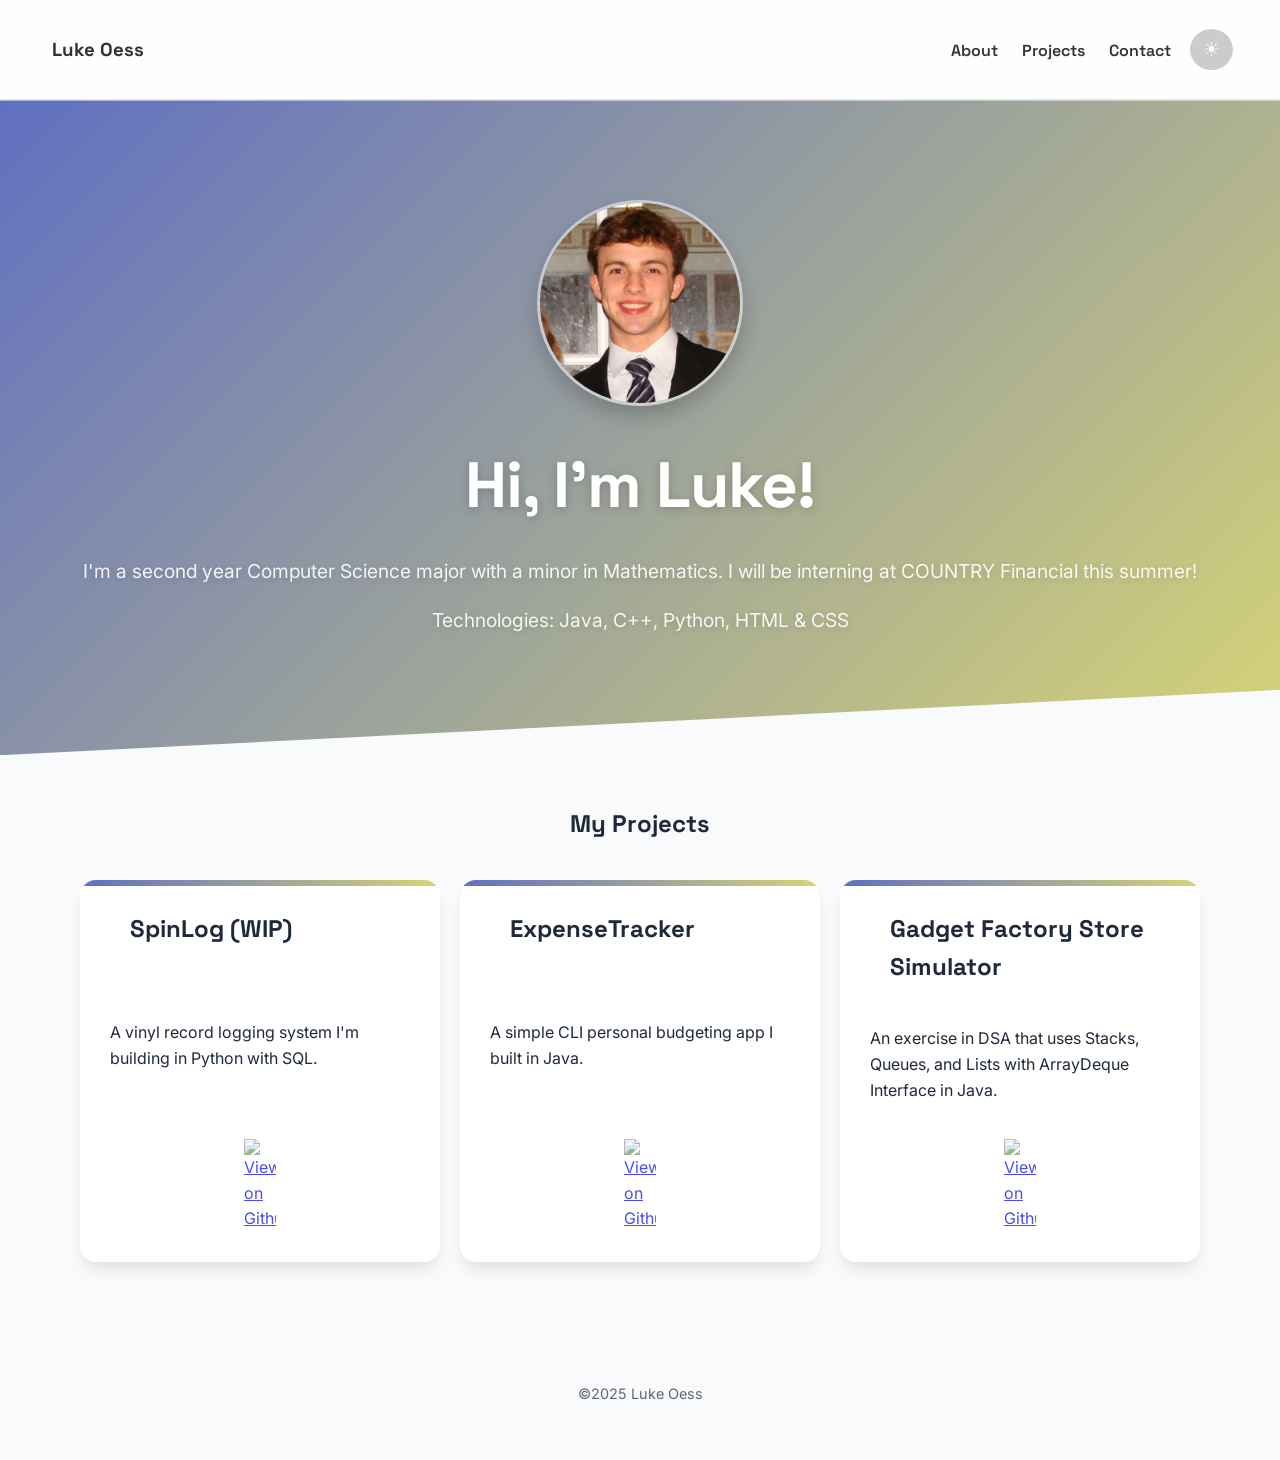
==== index.html @ 313ec767 "first" ====
<!DOCTYPE html> <!-- this is how comments look, use ctrl + / shortcut-->
<html lang = "en" class="scroll-smooth">
<head> 
    <meta charset = "UTF-8" content="width=device-width, initial-scale=1.0">
    <title>My Portfolio</title>
    <link rel="stylesheet" type="text/css" href="style.css">
    <!-- Google Fonts Import -->
    <link rel="preconnect" href="https://fonts.googleapis.com">
    <link rel="preconnect" href="https://fonts.gstatic.com" crossorigin>
    <link href="https://fonts.googleapis.com/css2?family=Inter:wght@400;600&family=Space+Grotesk:wght@500;700&display=swap" rel="stylesheet">
</head>

<body> 

    <!-- top bar basically -->
    <header> 
        <h3>Luke Oess</h3>
        <nav>
            <a href="#about">About</a>
            <a href="#projects">Projects</a>
            <a href="#" id="contact-btn">Contact</a>
            <!-- BUTTON FUNCTION BELOW -->
            <button onclick="toggleTheme()">☀︎</button>
        </nav>
    </header>
    
    <!-- Main Content -->
    <main> 
        <section class="hero">
            <img src="pfp.jpg" alt="Luke Oess" class="profile-pic">

            <h1>Hi, I'm Luke!</h1>
            <p>I'm a second year Computer Science major with a minor in Mathematics. I will be interning at COUNTRY Financial this summer!</p>
            <p>Technologies: Java, C++, Python, HTML & CSS</p>
        </section>

        <section id="projects">
            <h2>My Projects</h2>   <!-- this creates projects header and centers it -->


            <div class="projects-container"> 

                <!-- Project 1 Section, create a div  -->
                <div class="project-card">
                    <h3>SpinLog (WIP)</h3>
                    <p>A vinyl record logging system I'm building in Python with SQL.</p>

                    <a href="https://github.com/ltoess/SpinLog" target="_blank" class="github-link"> 
                        <img src="githubLogo.png" alt="View on Github"> 
                    </a>
                </div> 

                <div class="project-card"> 
                    <h3>ExpenseTracker</h3>
                    <p>A simple CLI personal budgeting app I built in Java.</p>

                    <!-- link button -->
                    <a href="https://github.com/ltoess/ExpenseTracker" target="_blank" class="github-link"> 
                        <img src="githubLogo.png" alt="View on Github"> 
                    </a>
                </div>
                
                

                <div class="project-card">
                    <h3>Gadget Factory Store Simulator</h3>
                    <p>An exercise in DSA that uses Stacks, Queues, and Lists with ArrayDeque Interface in Java.</p>
                    <a href="https://github.com/ltoess/gadget-factory-store" target="_blank" class="github-link"> 
                        <img src="githubLogo.png" alt="View on Github"> 
                    </a>
                </div>
                <!-- Make one of these the website itself -->
            </div>
        </section>
    </main>


    <div id="contact-modal" class="modal-overlay">
        <div class="modal-content">
            <span class="close-modal">&times;</span>
            <h2>Let's Connect</h2>
            <p>I'd love to hear from you!</p>

            <div class="social-links"> 
                <!-- copy email  -->
                <div class="copy-email-box" onclick="copyEmail()">
                    <span id="email-text">lukeoess@gmail.com </span>
                    <span id="copy-icon">📋</span>
                </div>
                <!-- social buttons  -->
                <a href="https://www.linkedin.com/in/luke-oess/" target="_blank" class="social-btn-linkedin">
                    <img src="linkedinLogo.png" alt="LinkedIn">
                </a>

                <a href="https://github.com/ltoess" target="_blank" class="social-btn-github"> 
                    <img src="githubTextLogo.png" alt="GitHub">
                </a>
            </div>


            
        </div>

    </div>


    <!-- Footer -->
    <footer>
        <p>&copy;2025 Luke Oess</p>
    </footer>

    <!-- JAVASCRIPT (logical part) -->
    <script> 
        // dark mode
        function toggleTheme() {
            document.body.classList.toggle("dark-mode"); 
        }

        // modal
        const modal = document.getElementById("contact-modal"); 
        const btn = document.getElementById("contact-btn");
        const span = document.getElementsByClassName("close-modal")[0]; 

        //open
        btn.onclick = function() {
            modal.style.display = "flex";
        }

        // close modal (x button)
        span.onclick = function() {
            modal.style.display = "none"; 
        }

        // close if clicking outside box
        window.onclick = function(event) {
            if(event.target==modal) modal.style.display = "none"; 
        }

        //email logic
        function copyEmail() {
            const email = document.getElementById("email-text").innerText; 

            //copy
            navigator.clipboard.writeText(email); 

            const icon = document.getElementById("copy-icon");
            const originalText = icon.innerText;

            icon.innerText = "📋Copied!"; 
            setTimeout(() => { icon.innerText = originalText;}, 2000);            
        }

    </script>

</body>
</html>
---- style.css ----
:root {
    --primary-color: #606fc2;   /* indigo */
    --secondary-color: #d6d476; /* purple */
    --bg-color: #f8fafc;        /* light blue-gray */
    --text-color: #1e293b;      /* slate dark gray */
    --card-bg: #ffffff;
    --hero-text: #ffffff;
}

body {
    margin: 0; 
    padding: 0; 
    font-family: 'Inter', sans-serif; 
    line-height: 1.6; 
    color: var(--text-color); 
    background-color: var(--bg-color);  
    transition: background 0.3s; /* smooth color change for CS later */
}

h1, h2, h3, nav a, button {
    font-family: 'Space Grotesk', sans-serif; 
}

/* nav bar */
header {
    background-color: rgba(255, 255, 255, 0.8); /* ts is see through white cool asf */
    backdrop-filter: blur(10px); 
    color: #333; 
    padding: 1rem 2rem; 
    display: flex; 
    justify-content: space-between; 
    align-items: center; 
    position: sticky; 
    top: 0; 
    z-index: 100; 
    border-bottom: 1px solid rgba(0,0,0,0.1); 
}


nav a {
    color: #333; 
    text-decoration: none; 
    margin-left: 20px; 
    font-weight: 600;  
    position: relative; 
}

nav a:hover {
    color: sec,var(--primary-color); 
    transition: color 0.3s ease-in-out; 
}

h2 {
    text-align: center; 
}

h3 {
    padding-left: 20px; 
}

.hero {
    text-align: center; 
    padding: 100px 20px; 

    /* the gradient part very cool */
    background: linear-gradient(135deg, var(--primary-color), var(--secondary-color));
    color: var(--hero-text); 
    clip-path: polygon(0 0, 100% 0, 100% 90%, 0 100%); 
    margin-bottom: 50px; 
}

.hero h1 {
    font-size: 4rem; 
    margin-bottom: 10px; 
    margin-top: 0; 
    letter-spacing: -1px; 
    text-shadow: 0 2px 10px rgba(0,0,0,0.2); 
}

.hero p {
    font-size: 1.2rem; 
    opacity: 0.9; 
    text-shadow: 0 2px 10px rgba(0,0,0,0.2); 
}

.profile-pic {
    width: 200px; 
    height: 200px; 
    border-radius: 50%; 
    object-fit: cover; 
    border: 3px solid rgba(255,255,255, 0.5); 
    margin-bottom: 20px;
    box-shadow: 0 10px 20px rgba(0,0,0,0.2); 
}

.projects-container {
    display: flex; 
    gap: 20px; 
    padding: 1rem; 
    justify-content: center; 
    flex-wrap: wrap; 
}

/* project card stuff  */
.project-card {
    background: var(--card-bg); 
    border: none; 
    padding: 30px; 
    border-radius: 16px; 
    width: 300px; 
    box-shadow: 0 10px 15px -3px rgba(0, 0, 0, 0.1);
    transition: transform 0.3s, box-shadow 0.3s;
    display: flex; 
    flex-direction: column; 
    justify-content: space-between;
    position: relative; 
    overflow: hidden; 
}

.project-card::before {
    content: ''; 
    position: absolute; 
    top: 0; 
    left: 0; 
    width: 100%; 
    height: 6px; 
    background: linear-gradient(to right, var(--primary-color), var(--secondary-color)); 

}

.project-card:hover {
    transform: translateY(-10px); 
    box-shadow: 0 20px 25px -5px rgba(0, 0, 0, 0.1), 0 10px 10px -5px rgba(0, 0, 0, 0.04);

}

.project-card h3 {
    margin-top: 0; 
    font-size: 1.5rem; 
}


/* github button */
.github-link {
    display: block; 
    width: 32px; 
    margin: 20px auto 0 auto; 
    opacity: 0.7; 
    transition: opacity 0.2s, transform 0.2s; 
}

.github-link img {
    width: 100%; 
    display: block; 
}

.github-link:hover {
    opacity: 1; 
    transform: scale(1.1) rotate(6deg);
}

/* contact buttons formatting */
.social-btn-linkedin{
    display: block; 
    width: 150px; 
    margin: 20px auto 0 auto; 

}

.social-btn-linkedin img{
    width: 100%; 
    display: block; 
}

.social-btn-github {
    display: block; 
    width: 150px; 
    margin: 20px auto 0 auto; 
}

.social-btn-github img {
    width: 100%; 
    display: block; 
    filter: invert(1); 
}

/* MODAL AND POPUP STUFF */
.modal-overlay {
    display: none; 
    position: fixed; 
    z-index: 1000; 
    left: 0; 
    top: 0; 
    width: 100%; 
    height: 100%; 
    color: var(--hero-text);
    background-color: rgba(0,0,0,0.8); 
    backdrop-filter: blur(5px); 
    align-items: center; 
    justify-content: center; 
    animation: fadeIn 0.3s ease; 
}

.close-modal {
    position: absolute; 
    top: 15px; 
    right: 20px; 
    font-size: 28px; 
    font-weight: bold; 
    cursor: pointer; 
    color: #aaa; 
    transition: color 0.2s; 
}

.close-modal:hover {
    color: var(--primary-color); 
}

/* social links */
.social-links {
    display: flex; 
    flex-direction: column; 
    gap: 15px; 
    margin-top: 25px; 
}

.copy-email-box {
    background-color:rgba(99, 102,241,0.1);
    padding: 12px; 
    border-radius: 8px; 
    border: 1px dashed #ccc; 
    cursor: pointer; 
    font-family: 'Space Mono', monospace; 
    font-size: 0.9rem; 
    display: flex; 
    justify-content: space-between; 
    align-items: center; 
    transition: all 0.2s; 
}

.copy-email-box:hover {
    border-color: var(--primary-color); 
    background-color: rgba(99, 102,241,0.1);
}

.social-btn {
    display: block;
    padding: 12px;
    text-decoration: none;
    border-radius: 8px;
    font-weight: 600;
    transition: transform 0.2s;
    color: white;
}

.social-btn:hover {
    transform: translateY(-2px);
}

.linkedin { background-color: #0077b5; }
.github { background-color: #333; }

/* animations */
@keyframes fadeIn {
    from {
        opacity: 0; 
    }
    to {
        opacity: 1; 
    }
}

@keyframes slideUp {
    from {
        transform: translateY(20px); 
        opacity: 0; 
    }
    to {
        transform: translateY(0); 
        opacity: 1; 
    }
}

/* dark mode stuff  */
body.dark-mode {
    --bg-color: #0f172a;    /* deep navy */
    --bg-secondary: #363f08; 
    --text-color: #e2e8f0;  /* light gray */
    --card-bg: #1e293b;     /* slate */
}

body.dark-mode header {
    background-color: rgba(15, 23, 42, 0.8); /* Dark glass header */
    border-bottom: 1px solid rgba(255,255,255,0.1);
    color: var(--text-color)
}

body.dark-mode .project-card {
    background-color: var(--card-bg); 
    border-bottom: 1px solid rgba(255,255,255,0.1);
}

body.dark-mode nav a {
    color: var(--text-color); 
}

body.dark-mode .github-link img {
    filter: invert(1); 
}

body.dark-mode header {
    border-bottom: 1px solid #333; 
}

body.dark-mode .hero {
    background: linear-gradient(135deg, var(--bg-color), var(--bg-secondary)); 
    background-color: #1a1a1a; 
}



/* button stuff  */
button {
    cursor: pointer; 
    padding: 8px 13px; 
    background-color: rgba(0,0,0,.2); 
    color:white; 
    border: 2px  currentColor; 
    border-radius: 50%; 
    margin-left: 15px; 
    margin-right: 15px;
    font-size: 1.2rem; 
    transition: all 0.2s;
}

button:hover {
    background-color: #777; 
    transform: rotate(15deg);
}

body.dark-mode button:hover {
    background-color: rgba(255,255,255,0.1);
}


footer {
    text-align:center; 
    padding: 40px; 
    margin-top: 50px;
    opacity: 0.7;
    font-size: 0.9rem; 
}
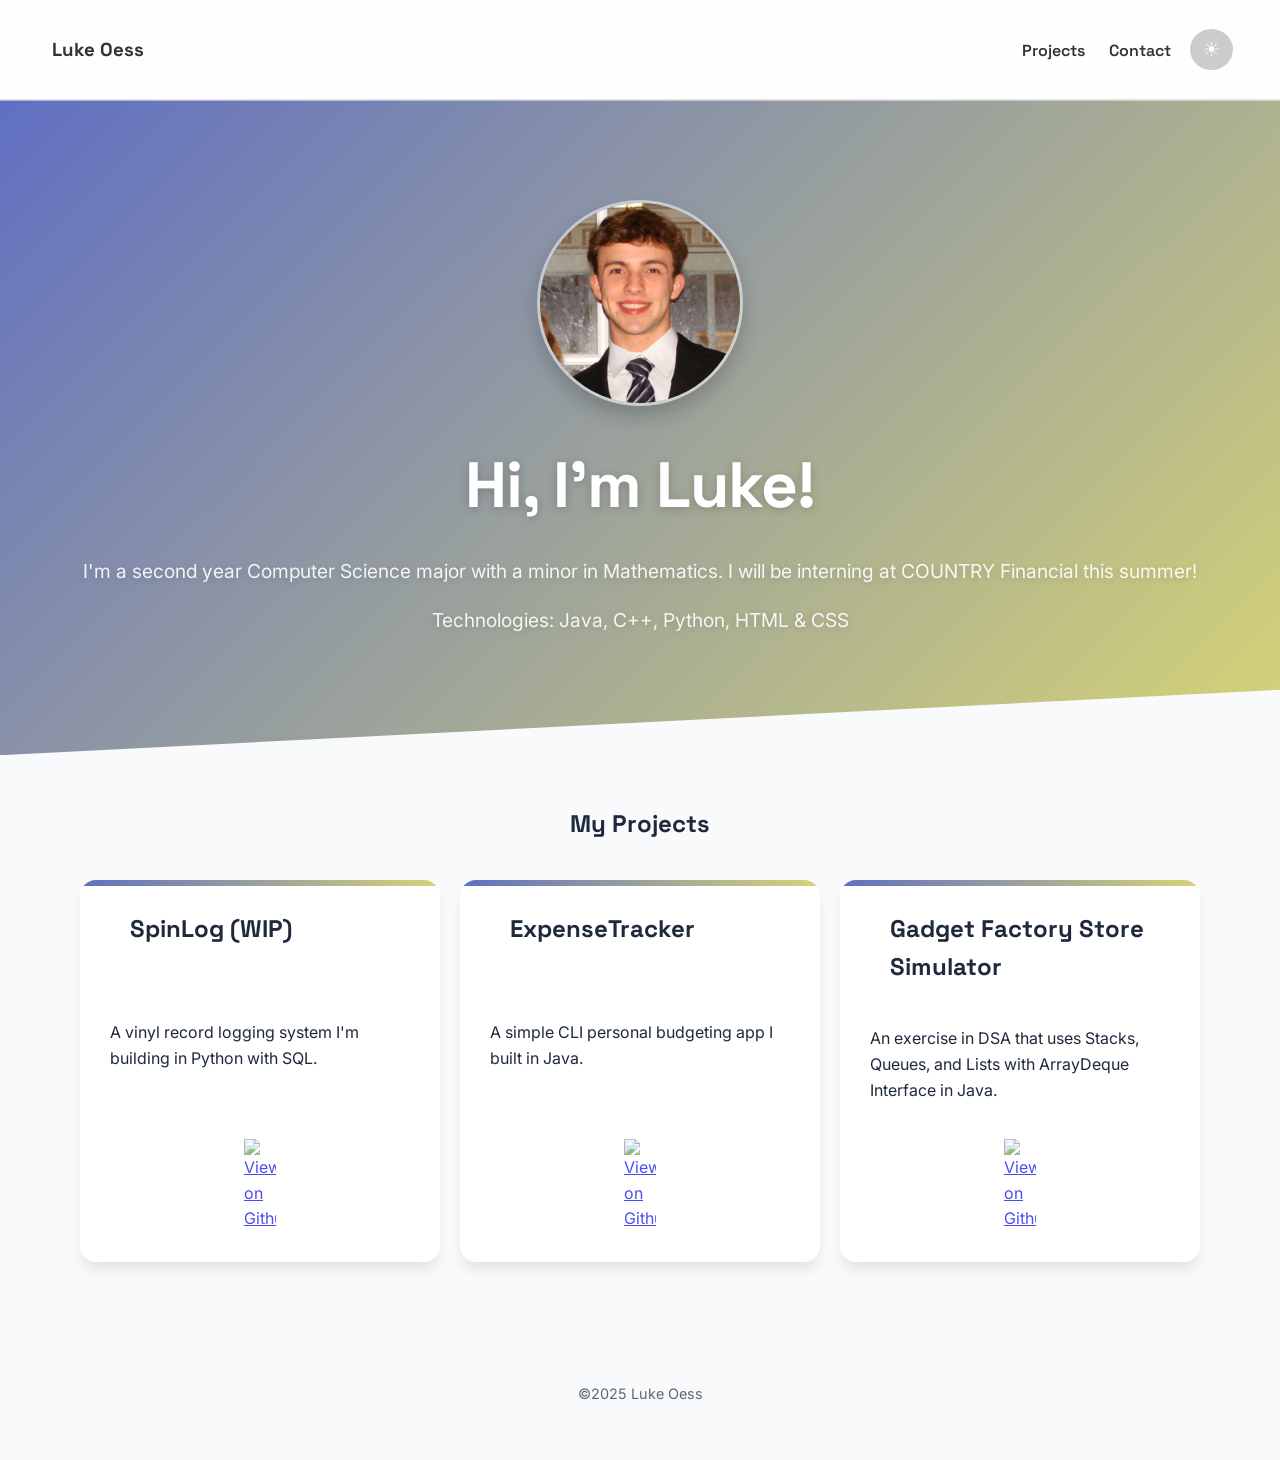
==== commit ee209c83: "removed about for now" ====
--- a/index.html
+++ b/index.html
@@ -16,7 +16,6 @@
     <header> 
         <h3>Luke Oess</h3>
         <nav>
-            <a href="#about">About</a>
             <a href="#projects">Projects</a>
             <a href="#" id="contact-btn">Contact</a>
             <!-- BUTTON FUNCTION BELOW -->
